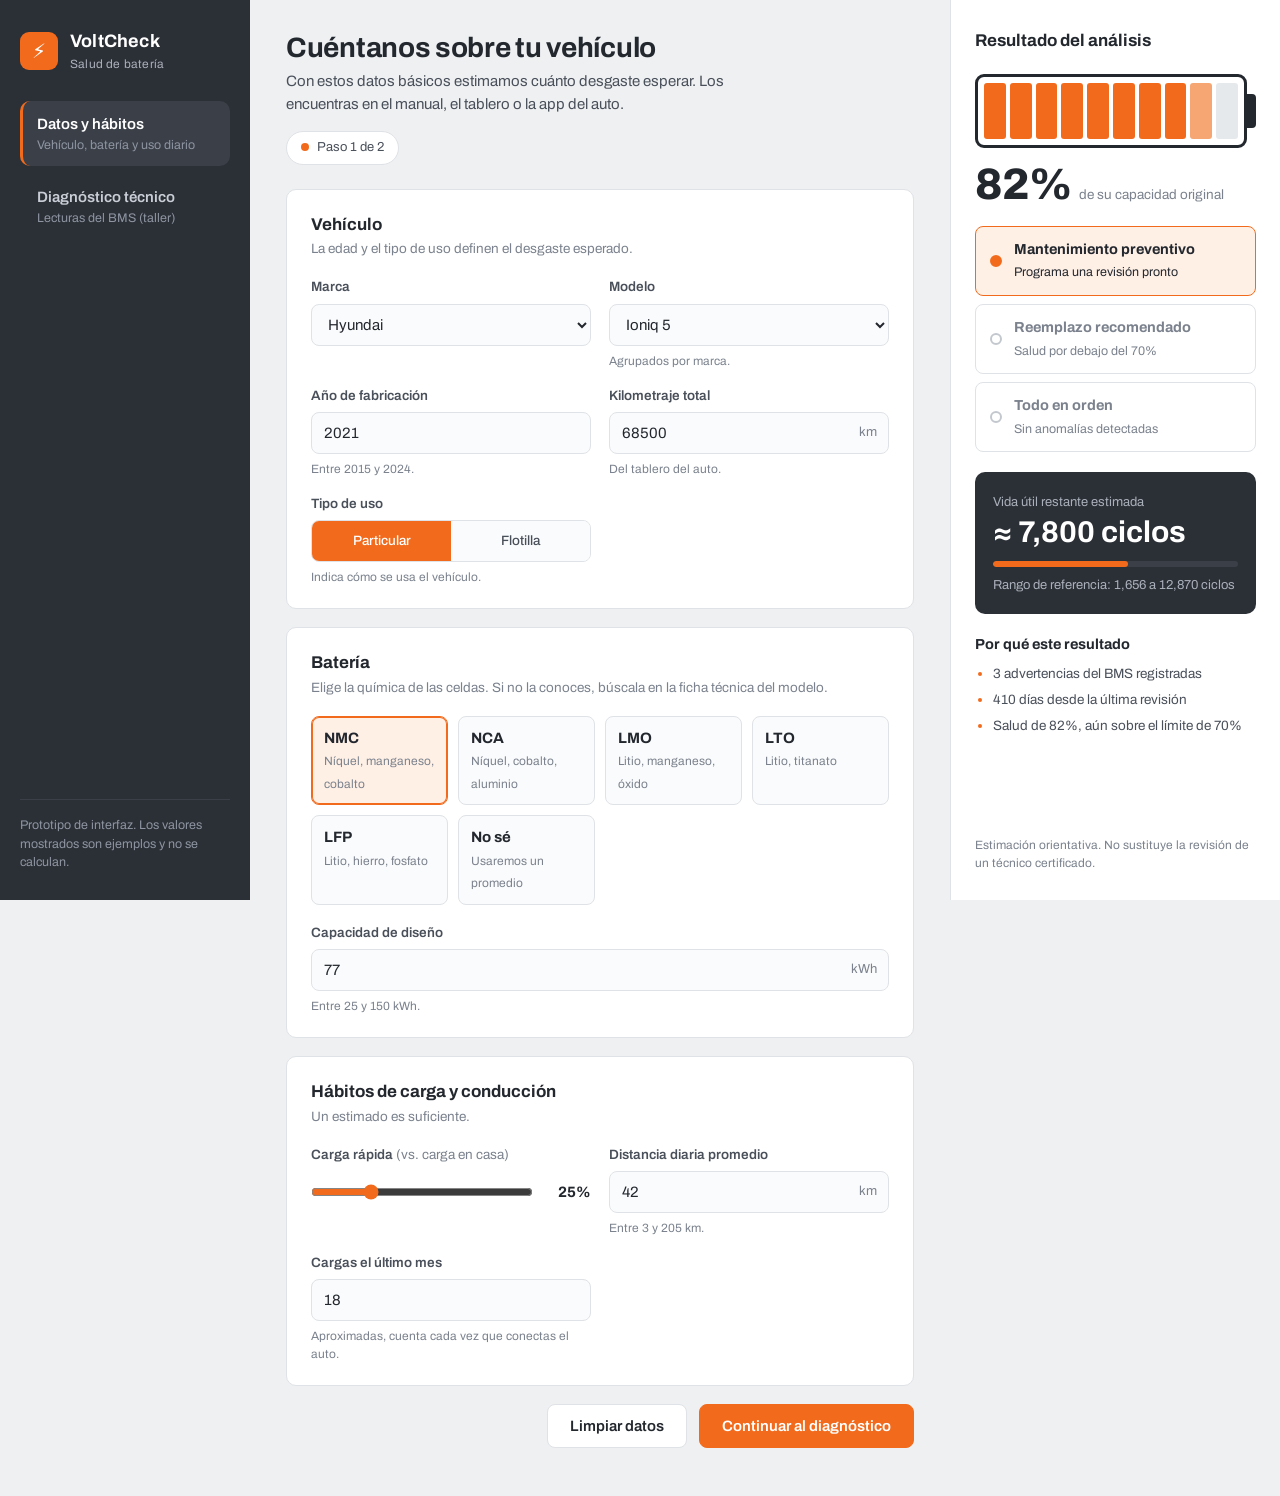
==== dashboard.html @ 863701e4 "Primera version del dashboard" ====
<!DOCTYPE html>
<html lang="es">
<head>
<meta charset="UTF-8">
<meta name="viewport" content="width=device-width, initial-scale=1">
<title>VoltCheck · Salud de batería</title>
<link rel="preconnect" href="https://fonts.googleapis.com">
<link rel="preconnect" href="https://fonts.gstatic.com" crossorigin>
<link href="https://fonts.googleapis.com/css2?family=Archivo:wght@400;500;600;700;800&display=swap" rel="stylesheet">
<link rel="stylesheet" href="Style/style.css">
</head>
<body>
 
<!-- Selectores de pantalla (cambian la vista solo con CSS) -->
<input type="radio" name="vista" id="v1" class="vh" checked>
<input type="radio" name="vista" id="v2" class="vh">
 
<div class="app">
 
  <!-- ===== Barra lateral ===== -->
  <aside class="side">
    <div class="brand"><div class="bolt">⚡</div><div>VoltCheck<small>Salud de batería</small></div></div>
    <nav class="nav" aria-label="Pantallas">
      <label for="v1"><b>Datos y hábitos</b><span>Vehículo, batería y uso diario</span></label>
      <label for="v2"><b>Diagnóstico técnico</b><span>Lecturas del BMS (taller)</span></label>
    </nav>
    <p class="note">Prototipo de interfaz. Los valores mostrados son ejemplos y no se calculan.</p>
  </aside>
 
  <!-- ===== Contenido ===== -->
  <main class="main">
 
    <!-- PANTALLA 1 -->
    <section class="view" id="view1">
      <header class="top">
        <div>
          <h1>Cuéntanos sobre tu vehículo</h1>
          <p>Con estos datos básicos estimamos cuánto desgaste esperar. Los encuentras en el manual, el tablero o la app del auto.</p>
        </div>
        <span class="pill"><i></i>Paso 1 de 2</span>
      </header>
 
      <div class="card">
        <h2>Vehículo</h2>
        <p class="sub">La edad y el tipo de uso definen el desgaste esperado.</p>
        <div class="grid">
          <div class="f"><label for="marca">Marca</label>
            <select id="marca"><option>Ford</option><option>GM</option><option>Honda</option><option selected>Hyundai</option></select></div>
          <div class="f"><label for="modelo">Modelo</label>
            <select id="modelo">
              <optgroup label="Ford"><option>Mustang Mach-E</option><option>F-150 Lightning</option><option>E-Transit</option></optgroup>
              <optgroup label="GM"><option>Chevrolet Bolt</option><option>Equinox EV</option><option>Cadillac Lyriq</option></optgroup>
              <optgroup label="Honda"><option>Prologue</option><option>Honda e</option></optgroup>
              <optgroup label="Hyundai"><option selected>Ioniq 5</option><option>Ioniq 6</option><option>Kona Electric</option></optgroup>
            </select><small>Agrupados por marca.</small></div>
          <div class="f"><label for="anio">Año de fabricación</label><input id="anio" type="number" min="2015" max="2024" value="2021"><small>Entre 2015 y 2024.</small></div>
          <div class="f"><label for="odo">Kilometraje total</label>
            <div class="unit"><input id="odo" type="number" min="500" max="450000" value="68500"><span>km</span></div><small>Del tablero del auto.</small></div>
          <div class="f"><span class="l">Tipo de uso</span>
            <div class="seg"><label><input type="radio" name="uso" checked>Particular</label><label><input type="radio" name="uso">Flotilla</label></div>
            <small>Indica cómo se usa el vehículo.</small></div>
        </div>
      </div>
 
      <div class="card">
        <h2>Batería</h2>
        <p class="sub">Elige la química de las celdas. Si no la conoces, búscala en la ficha técnica del modelo.</p>
        <div class="chems" role="radiogroup" aria-label="Química de la batería">
          <label><input type="radio" name="quim" checked><b>NMC</b><small>Níquel, manganeso, cobalto</small></label>
          <label><input type="radio" name="quim"><b>NCA</b><small>Níquel, cobalto, aluminio</small></label>
          <label><input type="radio" name="quim"><b>LMO</b><small>Litio, manganeso, óxido</small></label>
          <label><input type="radio" name="quim"><b>LTO</b><small>Litio, titanato</small></label>
          <label><input type="radio" name="quim"><b>LFP</b><small>Litio, hierro, fosfato</small></label>
          <label><input type="radio" name="quim"><b>No sé</b><small>Usaremos un promedio</small></label>
        </div>
        <div class="grid" style="margin-top:18px">
          <div class="f"><label for="cap">Capacidad de diseño</label>
            <div class="unit"><input id="cap" type="number" min="25" max="150" value="77"><span>kWh</span></div><small>Entre 25 y 150 kWh.</small></div>
        </div>
      </div>
 
      <div class="card">
        <h2>Hábitos de carga y conducción</h2>
        <p class="sub">Un estimado es suficiente.</p>
        <div class="grid">
          <div class="f"><span class="l">Carga rápida <em>(vs. carga en casa)</em></span>
            <div class="range"><input type="range" min="0" max="100" value="25" aria-label="Porcentaje de carga rápida"><b>25%</b></div></div>
          <div class="f"><label for="dist">Distancia diaria promedio</label>
            <div class="unit"><input id="dist" type="number" min="3" max="205" value="42"><span>km</span></div><small>Entre 3 y 205 km.</small></div>
          <div class="f"><label for="ciclos">Cargas el último mes</label>
            <input id="ciclos" type="number" value="18"><small>Aproximadas, cuenta cada vez que conectas el auto.</small></div>
        </div>
      </div>
 
      <div class="actions">
        <button class="btn" type="button">Limpiar datos</button>
        <label class="btn pr" for="v2" style="display:grid;place-items:center;cursor:pointer">Continuar al diagnóstico</label>
      </div>
    </section>
 
    <!-- PANTALLA 2 -->
    <section class="view" id="view2">
      <header class="top">
        <div>
          <h1>Lecturas del BMS</h1>
          <p>Ingresa los valores que muestra el escáner OBD2 o el sistema de gestión de la batería durante la revisión.</p>
        </div>
        <span class="pill"><i></i>Paso 2 de 2</span>
      </header>
 
      <div class="meters" aria-label="Resumen de lecturas">
        <div class="meter"><span>Salud (SOH)</span><b>82<small>%</small></b><div class="bar or"><i style="width:82%"></i></div></div>
        <div class="meter"><span>Carga actual (SOC)</span><b>64<small>%</small></b><div class="bar"><i style="width:64%"></i></div></div>
        <div class="meter"><span>Voltaje del paquete</span><b>361<small>V</small></b><div class="bar"><i style="width:78%"></i></div></div>
        <div class="meter"><span>Temp. máxima</span><b>41<small>°C</small></b><div class="bar or"><i style="width:68%"></i></div></div>
      </div>
 
      <div class="card">
        <h2>Salud y rendimiento</h2>
        <p class="sub">Indicadores directos del estado de la batería.</p>
        <div class="grid">
          <div class="f"><label for="soh">Salud de la batería (SOH)</label><div class="unit"><input id="soh" type="number" min="40" max="100" value="82"><span>%</span></div><small>Menos de 70% indica riesgo alto.</small></div>
          <div class="f"><label for="soc">Estado de carga (SOC)</label><div class="unit"><input id="soc" type="number" value="64"><span>%</span></div></div>
          <div class="f"><label for="cyc">Ciclos registrados</label><input id="cyc" type="number" value="1120"></div>
        </div>
      </div>
 
      <div class="card">
        <h2>Mediciones eléctricas y térmicas</h2>
        <p class="sub">Lecturas instantáneas, tomadas con el auto en reposo.</p>
        <div class="grid">
          <div class="f"><label for="pv">Voltaje del paquete</label><div class="unit"><input id="pv" type="number" min="220" max="400" value="361"><span>V</span></div><small>Entre 220 y 400 V.</small></div>
          <div class="f"><label for="cv">Voltaje promedio por celda</label><div class="unit"><input id="cv" type="number" step="0.01" min="3" max="4.2" value="3.76"><span>V</span></div><small>Escríbelo en voltios, por ejemplo 3.76.</small></div>
          <div class="f"><label for="ir">Resistencia interna</label><div class="unit"><!-- Unidad pendiente: el dataset mezcla escalas en internal_resistance -->
            <input id="ir" type="number" value="406"><span>mΩ</span></div></div>
          <div class="f"><label for="ta">Temp. promedio de celdas</label><div class="unit"><input id="ta" type="number" value="33"><span>°C</span></div></div>
          <div class="f"><label for="tm">Temp. máxima de celdas</label><div class="unit"><input id="tm" type="number" value="41"><span>°C</span></div></div>
        </div>
      </div>
 
      <div class="card">
        <h2>Alertas y mantenimiento</h2>
        <p class="sub">Diferencias entre celdas y fallas registradas.</p>
        <div class="grid">
          <div class="f"><label for="vi">Desbalance de voltaje</label><div class="unit"><!-- Unidad pendiente: confirmar en el dataset (voltage_imbalance) -->
            <input id="vi" type="number" min="0" value="25"><span>mV</span></div><small>Diferencia entre la celda más alta y la más baja.</small></div>
          <div class="f"><label for="tv">Variación de temperatura</label><div class="unit"><input id="tv" type="number" value="6"><span>°C</span></div></div>
          <div class="f"><label for="wc">Advertencias del BMS</label><input id="wc" type="number" min="0" max="10" value="3"><small>Con 3 o más, el riesgo sube de forma notable.</small></div>
          <div class="f"><label for="ls">Último mantenimiento</label><div class="unit"><input id="ls" type="number" min="0" max="1500" value="410"><span>días</span></div></div>
        </div>
        <div class="flag" role="note">⚠ Hay 3 advertencias del BMS registradas. Conviene programar una revisión.</div>
      </div>
 
      <div class="actions">
        <label class="btn" for="v1" style="display:grid;place-items:center;cursor:pointer">Volver a datos</label>
        <button class="btn pr" type="button">Analizar batería</button>
      </div>
    </section>
  </main>
 
  <!-- ===== Resultado (ejemplo) ===== -->
  <aside class="res" aria-label="Resultado del análisis">
    <h2>Resultado del análisis</h2>
 
    <div>
      <div class="battery" aria-hidden="true">
        <div class="cells"><i class="on"></i><i class="on"></i><i class="on"></i><i class="on"></i><i class="on"></i><i class="on"></i><i class="on"></i><i class="on"></i><i class="warn"></i><i></i></div>
        <div class="tip"></div>
      </div>
      <div class="soh" style="margin-top:14px"><b>82%</b><span>de su capacidad original</span></div>
    </div>
 
    <div class="verdicts">
      <div class="vd act"><span class="dot"></span><div><b>Mantenimiento preventivo</b><small>Programa una revisión pronto</small></div></div>
      <div class="vd"><span class="dot"></span><div><b>Reemplazo recomendado</b><small>Salud por debajo del 70%</small></div></div>
      <div class="vd"><span class="dot"></span><div><b>Todo en orden</b><small>Sin anomalías detectadas</small></div></div>
    </div>
 
    <div class="life">
      <small>Vida útil restante estimada</small>
      <b>≈ 7,800 ciclos</b>
      <div class="bar"><i style="width:55%"></i></div>
      <small>Rango de referencia: 1,656 a 12,870 ciclos</small>
    </div>
 
    <div>
      <h2 style="font-size:14.5px;margin-bottom:8px">Por qué este resultado</h2>
      <ul class="why">
        <li>3 advertencias del BMS registradas</li>
        <li>410 días desde la última revisión</li>
        <li>Salud de 82%, aún sobre el límite de 70%</li>
      </ul>
    </div>
 
    <p class="fine">Estimación orientativa. No sustituye la revisión de un técnico certificado.</p>
  </aside>
 
</div>
</body>
</html>
---- Style/style.css ----
/* ===== Tokens ===== */
:root{
  --ink:#23272e; --ink-2:#4a505a; --ink-3:#7b828d;
  --line:#dfe2e6; --bg:#eef0f2; --card:#fff; --side:#2b2f36; --side-2:#3a3f48;
  --or:#f26b1d; --or-d:#c9520e; --or-l:#fff0e6; --ok:#4f8a5b; --bad:#b8423a;
  --f:'Archivo','Segoe UI',system-ui,sans-serif;
  --r:10px;
}
*{box-sizing:border-box;margin:0;padding:0}
body{font-family:var(--f);background:var(--bg);color:var(--ink);font-size:15px;line-height:1.5}
.vh{position:absolute;opacity:0;pointer-events:none}
button,input,select{font:inherit;color:inherit}
:focus-visible{outline:2px solid var(--or);outline-offset:2px}

/* ===== Layout ===== */
.app{display:grid;grid-template-columns:250px minmax(0,1fr) 330px;min-height:100vh}
.side{background:var(--side);color:#fff;padding:28px 20px;display:flex;flex-direction:column;gap:28px;position:sticky;top:0;height:100vh}
.brand{display:flex;align-items:center;gap:12px;font-weight:700;font-size:18px;letter-spacing:.2px}
.brand small{display:block;font-weight:400;font-size:12px;color:#aab0ba}
.bolt{width:38px;height:38px;border-radius:9px;background:var(--or);display:grid;place-items:center;font-size:20px}
.nav{display:flex;flex-direction:column;gap:8px}
.nav label{cursor:pointer;padding:12px 14px;border-radius:var(--r);color:#c9ced6;display:flex;flex-direction:column;border-left:3px solid transparent;transition:background .2s}
.nav label:hover{background:var(--side-2)}
.nav b{font-weight:600;font-size:15px;color:inherit}
.nav span{font-size:12.5px;color:#8e95a1}
#v1:checked ~ .app label[for=v1],#v2:checked ~ .app label[for=v2]{background:var(--side-2);color:#fff;border-left-color:var(--or)}
#v1:focus-visible ~ .app label[for=v1],#v2:focus-visible ~ .app label[for=v2]{outline:2px solid var(--or)}
.side .note{margin-top:auto;font-size:12.5px;color:#8e95a1;border-top:1px solid var(--side-2);padding-top:16px}

.main{padding:32px 36px 48px;min-width:0}
.top{display:flex;justify-content:space-between;align-items:flex-end;gap:16px;margin-bottom:24px;flex-wrap:wrap}
h1{font-size:28px;line-height:1.15;font-weight:700;letter-spacing:-.3px}
.top p{color:var(--ink-2);margin-top:6px;max-width:56ch}
.pill{background:var(--card);border:1px solid var(--line);border-radius:99px;padding:6px 14px;font-size:13px;color:var(--ink-2);white-space:nowrap}
.pill i{display:inline-block;width:8px;height:8px;border-radius:50%;background:var(--or);margin-right:8px}

.view{display:none}
#v1:checked ~ .app #view1,#v2:checked ~ .app #view2{display:block}

/* ===== Formularios ===== */
.card{background:var(--card);border:1px solid var(--line);border-radius:var(--r);padding:22px 24px;margin-bottom:18px}
.card h2{font-size:17px;font-weight:700;margin-bottom:2px}
.card .sub{color:var(--ink-3);font-size:13.5px;margin-bottom:18px}
.grid{display:grid;grid-template-columns:repeat(auto-fit,minmax(190px,1fr));gap:16px 18px}
.f{display:flex;flex-direction:column;gap:6px}
.f label,.f .l{font-size:13.5px;font-weight:600;color:var(--ink-2)}
.f em{font-style:normal;font-weight:400;color:var(--ink-3)}
.f input,.f select{height:42px;border:1px solid var(--line);border-radius:8px;padding:0 12px;background:#fafbfc;transition:border-color .2s,box-shadow .2s}
.f input:hover,.f select:hover{border-color:#c3c8cf}
.f input:focus,.f select:focus{outline:none;border-color:var(--or);box-shadow:0 0 0 3px var(--or-l);background:#fff}
.f small{font-size:12px;color:var(--ink-3)}
.unit{position:relative}
.unit input{width:100%;padding-right:48px}
.unit span{position:absolute;right:12px;top:11px;font-size:13px;color:var(--ink-3)}

.seg{display:flex;border:1px solid var(--line);border-radius:8px;overflow:hidden;height:42px}
.seg label{flex:1;display:grid;place-items:center;cursor:pointer;font-weight:500;background:#fafbfc;transition:background .2s}
.seg input{position:absolute;opacity:0}
.seg input:checked + span{color:#fff}
.seg label:has(input:checked){background:var(--or);color:#fff}
.seg label:has(input:focus-visible){outline:2px solid var(--ink);outline-offset:-3px}

.range{display:flex;align-items:center;gap:12px;height:42px}
.range input{flex:1;height:auto;padding:0;accent-color:var(--or);background:none;border:0}
.range b{min-width:46px;text-align:right;font-variant-numeric:tabular-nums}

.chems{display:grid;grid-template-columns:repeat(auto-fit,minmax(120px,1fr));gap:10px}
.chems label{border:1px solid var(--line);border-radius:8px;padding:10px 12px;cursor:pointer;background:#fafbfc;display:block}
.chems input{position:absolute;opacity:0}
.chems b{display:block;font-size:15px}
.chems small{color:var(--ink-3);font-size:12px}
.chems label:has(input:checked){border-color:var(--or);background:var(--or-l);box-shadow:inset 0 0 0 1px var(--or)}
.chems label:has(input:focus-visible){outline:2px solid var(--ink)}

.actions{display:flex;gap:12px;justify-content:flex-end;flex-wrap:wrap;margin-top:6px}
.btn{height:44px;padding:0 22px;border-radius:8px;border:1px solid var(--line);background:#fff;font-weight:600;cursor:pointer;transition:background .2s,transform .1s}
.btn:hover{background:#f5f6f7}.btn:active{transform:translateY(1px)}
.btn.pr{background:var(--or);border-color:var(--or);color:#fff}
.btn.pr:hover{background:var(--or-d)}

/* ===== Lecturas BMS ===== */
.meters{display:grid;grid-template-columns:repeat(auto-fit,minmax(150px,1fr));gap:14px;margin-bottom:18px}
.meter{background:var(--card);border:1px solid var(--line);border-radius:var(--r);padding:16px 18px}
.meter span{font-size:13px;color:var(--ink-3)}
.meter b{display:block;font-size:30px;font-weight:700;line-height:1.1;margin:4px 0 8px;font-variant-numeric:tabular-nums}
.meter b small{font-size:14px;font-weight:500;color:var(--ink-3);margin-left:2px}
.bar{height:6px;background:#e6e9ec;border-radius:9px;overflow:hidden}
.bar i{display:block;height:100%;background:var(--ink-2);border-radius:9px}
.bar.or i{background:var(--or)}
.flag{display:flex;gap:10px;align-items:flex-start;padding:12px 14px;border-radius:8px;background:var(--or-l);border:1px solid #f9c9a8;font-size:13.5px;margin-top:14px;color:#7a3208}

/* ===== Panel de resultado ===== */
.res{background:var(--card);border-left:1px solid var(--line);padding:28px 24px;position:sticky;top:0;height:100vh;overflow:auto;display:flex;flex-direction:column;gap:20px}
.res h2{font-size:17px}
.battery{display:flex;align-items:stretch;gap:0}
.cells{flex:1;display:grid;grid-template-columns:repeat(10,1fr);gap:4px;padding:6px;border:3px solid var(--ink);border-radius:9px;height:74px}
.cells i{background:#e6e9ec;border-radius:3px}
.cells i.on{background:var(--or)}
.cells i.warn{background:#f6a672}
.tip{width:9px;margin:20px 0;background:var(--ink);border-radius:0 4px 4px 0}
.soh{display:flex;align-items:baseline;gap:8px}
.soh b{font-size:44px;line-height:1;font-weight:800;letter-spacing:-1px}
.soh span{color:var(--ink-3);font-size:13.5px}
.verdicts{display:flex;flex-direction:column;gap:8px}
.vd{display:flex;gap:12px;padding:12px 14px;border-radius:8px;border:1px solid var(--line);color:var(--ink-3);align-items:center}
.vd .dot{width:12px;height:12px;border-radius:50%;border:2px solid #c3c8cf;flex:none}
.vd b{display:block;font-size:14.5px;color:inherit}
.vd small{font-size:12.5px}
.vd.act{border-color:var(--or);background:var(--or-l);color:var(--ink)}
.vd.act .dot{background:var(--or);border-color:var(--or)}
.life{background:var(--side);color:#fff;border-radius:var(--r);padding:18px}
.life small{color:#aab0ba;font-size:13px}
.life b{display:block;font-size:30px;line-height:1.15;margin:2px 0}
.life .bar{background:var(--side-2);margin:12px 0 6px}.life .bar i{background:var(--or)}
.why{padding-left:18px;color:var(--ink-2);font-size:13.5px;display:flex;flex-direction:column;gap:6px}
.why li::marker{color:var(--or)}
.res .fine{font-size:12px;color:var(--ink-3);margin-top:auto}

@media (max-width:1150px){
  .app{grid-template-columns:230px minmax(0,1fr)}
  .res{grid-column:1/-1;position:static;height:auto;border-left:0;border-top:1px solid var(--line)}
}
@media (max-width:760px){
  .app{grid-template-columns:1fr}
  .side{position:static;height:auto;padding:16px;gap:14px}
  .nav{flex-direction:row}.nav label{flex:1}.nav span,.side .note{display:none}
  .main{padding:22px 16px 32px}
  h1{font-size:23px}
}
@media (prefers-reduced-motion:reduce){*{transition:none!important}}
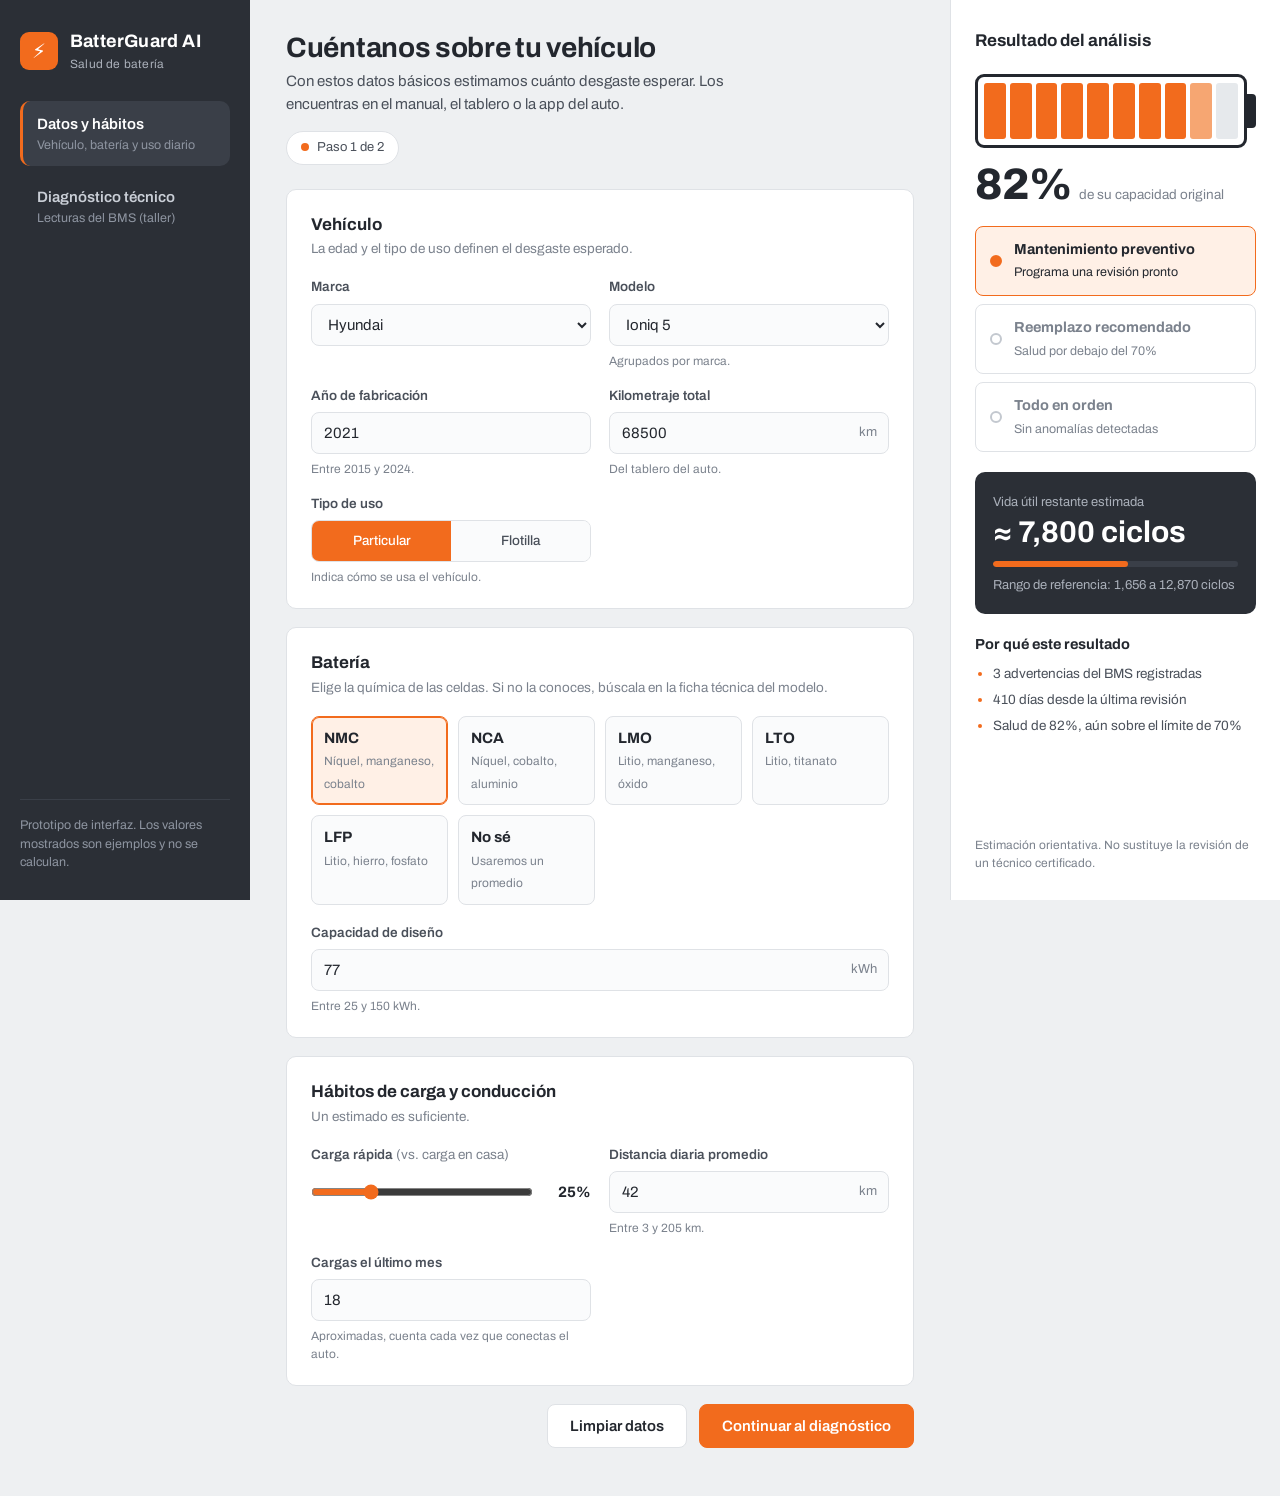
==== commit e7c4fc3e: "Cambio de nombre" ====
--- a/dashboard.html
+++ b/dashboard.html
@@ -3,7 +3,7 @@
 <head>
 <meta charset="UTF-8">
 <meta name="viewport" content="width=device-width, initial-scale=1">
-<title>VoltCheck · Salud de batería</title>
+<title>BatteryGuard AI · Salud de batería</title>
 <link rel="preconnect" href="https://fonts.googleapis.com">
 <link rel="preconnect" href="https://fonts.gstatic.com" crossorigin>
 <link href="https://fonts.googleapis.com/css2?family=Archivo:wght@400;500;600;700;800&display=swap" rel="stylesheet">
@@ -19,7 +19,7 @@
  
   <!-- ===== Barra lateral ===== -->
   <aside class="side">
-    <div class="brand"><div class="bolt">⚡</div><div>VoltCheck<small>Salud de batería</small></div></div>
+    <div class="brand"><div class="bolt">⚡</div><div>BatterGuard AI<small>Salud de batería</small></div></div>
     <nav class="nav" aria-label="Pantallas">
       <label for="v1"><b>Datos y hábitos</b><span>Vehículo, batería y uso diario</span></label>
       <label for="v2"><b>Diagnóstico técnico</b><span>Lecturas del BMS (taller)</span></label>
@@ -197,4 +197,4 @@
  
 </div>
 </body>
-</html>+</html>
